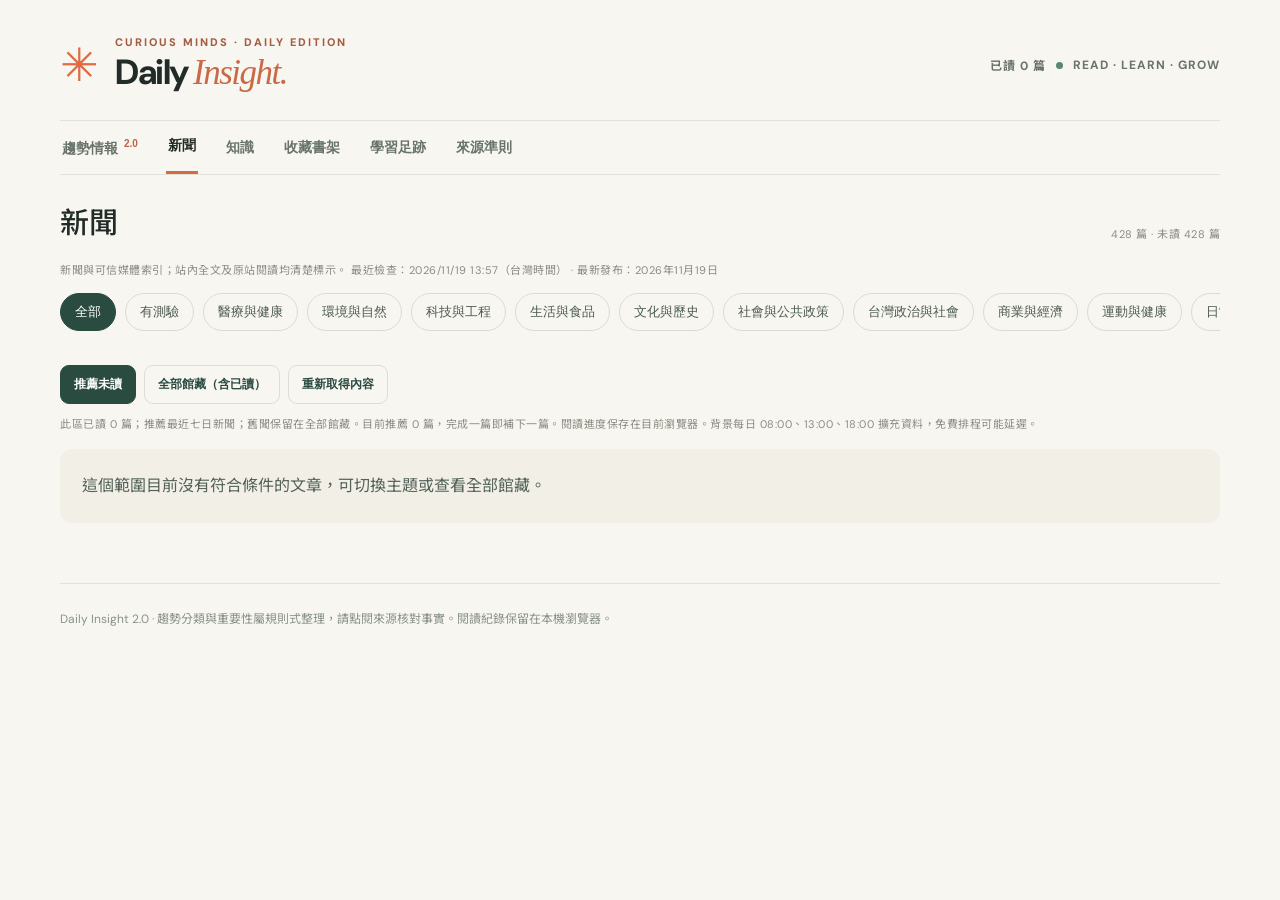
==== index.html @ b8174063 "Build Daily Insight 2.0 four-stage trend intelligence center" ====
<!doctype html><html lang="zh-Hant"><head><meta charset="utf-8"><meta name="viewport" content="width=device-width,initial-scale=1"><meta name="theme-color" content="#f8f5ee"><meta name="description" content="Daily Insight 每日新知與六大領域智慧趨勢情報中心"><link rel="apple-touch-icon" href="./icon-192.png"><link rel="manifest" href="./manifest.webmanifest"><link rel="icon" href="./icon.svg" type="image/svg+xml"><link rel="stylesheet" href="./style.css?v=trends2"><title>Daily Insight · 每日新知與趨勢情報</title></head><body><div class="shell"><header class="mast"><div class="brand"><span class="brandmark">✳</span><div><div class="eyebrow">CURIOUS MINDS · DAILY EDITION</div><h1>Daily <em>Insight.</em></h1></div></div><div class="header-right"><span id="streak">我的閱讀日誌</span><span class="live-dot"></span> READ · LEARN · GROW</div></header><div class="site-toolbar"><nav aria-label="主選單"><button class="tab" data-page="trends">趨勢情報 <span class="nav-new">2.0</span></button><button class="tab active" data-page="news">新聞</button><button class="tab" data-page="knowledge">知識</button><button class="tab" data-page="saved">收藏書架</button><button class="tab" data-page="stats">學習足跡</button><button class="tab" data-page="about">來源準則</button></nav><div id="explore-toolbar"></div></div><main id="main"><p>正在讀取文章資料…</p></main><footer>Daily Insight 2.0 · 趨勢分類與重要性屬規則式整理，請點閱來源核對事實。閱讀紀錄保留在本機瀏覽器。</footer></div><script src="./trends.js?v=trends2" defer></script><script src="./app.js?v=trends2" defer></script></body></html>
---- style.css ----
@import url('https://fonts.googleapis.com/css2?family=DM+Sans:wght@400;500;600;700&family=Noto+Sans+TC:wght@400;500;600;700;800&display=swap');:root{font-family:'DM Sans','Noto Sans TC',sans-serif;color:#212b27;background:#f8f6f0}*{box-sizing:border-box}body{margin:0}.shell{max-width:1220px;margin:auto;padding:0 30px}.mast{padding:35px 0 25px;display:flex;align-items:center;justify-content:space-between;gap:15px}.brand{display:flex;align-items:center;gap:16px}.brandmark{font-size:46px;color:#de6b43}.eyebrow,.kicker{font-size:11px;font-weight:800;letter-spacing:2px;color:#a45c42}h1{font-size:35px;margin:0;letter-spacing:-1.5px}h1 em{font-family:Georgia,serif;color:#c96945;font-weight:400}.header-right{font-size:12px;font-weight:700;letter-spacing:1px;color:#68736b;display:flex;align-items:center;gap:10px}.live-dot{width:7px;height:7px;background:#598774;border-radius:50%}nav{display:flex;gap:26px;border-top:1px solid #e2e1d9;border-bottom:1px solid #e2e1d9;overflow-x:auto}.tab{border:0;background:none;color:#67736b;padding:16px 2px;white-space:nowrap;font-size:14px;cursor:pointer;font-weight:700}.tab.active{color:#222b26;border-bottom:3px solid #d56b46}.hero{padding:48px 0 35px;display:grid;grid-template-columns:1.3fr .7fr;gap:40px;align-items:center}.hero h2{font-family:Georgia,'Noto Sans TC',serif;font-size:clamp(38px,5vw,64px);font-weight:500;line-height:1.18;letter-spacing:-2px;margin:15px 0}.hero p{color:#65736b;line-height:1.9;max-width:600px}.hero-art{border-radius:140px 140px 18px 18px;background:radial-gradient(circle at 72% 22%,#f5d9a4 0 11%,transparent 12%),linear-gradient(140deg,#b8d0bd,#4e796c 65%,#254b48);height:280px;position:relative;overflow:hidden}.hero-art:before{content:'✳';position:absolute;top:45px;left:20%;font-size:155px;color:#f4ead1;opacity:.9}.hero-art:after{content:'LEARN SOMETHING NEW';position:absolute;bottom:18px;right:20px;color:white;font-size:11px;letter-spacing:3px}.statsline{display:flex;gap:20px;flex-wrap:wrap;color:#78837a;font-size:12px}.sectionhead{display:flex;align-items:end;justify-content:space-between;margin:24px 0 20px;gap:15px}.sectionhead h2,.sectiontitle{font-family:Georgia,'Noto Sans TC',serif;font-size:29px;font-weight:500;margin:0}.filters{display:flex;gap:9px;overflow:auto;padding:0 0 18px}.filter,.mode{background:transparent;border:1px solid #d9dcd4;border-radius:40px;padding:9px 14px;color:#4c5a52;white-space:nowrap;cursor:pointer}.filter.selected,.mode.active{background:#294b40;color:white;border-color:#294b40}.grid{display:grid;grid-template-columns:repeat(3,minmax(0,1fr));gap:19px}.card{border:1px solid #e5e3db;background:#fffdf8;border-radius:14px;overflow:hidden;display:flex;flex-direction:column;min-height:320px}.card-art{height:116px;background:#b6c8bb;position:relative;overflow:hidden}.card-art:after{content:'✦';position:absolute;right:22px;top:-30px;font-size:130px;color:#fff9e8;opacity:.6}.card:nth-child(3n+2) .card-art{background:#e2c6ae}.card:nth-child(3n+3) .card-art{background:#b2c5d1}.card-body{padding:22px;display:flex;flex-direction:column;flex:1}.meta{font-size:11px;color:#8a8d83;letter-spacing:.5px}.card h3{font-size:20px;line-height:1.5;margin:13px 0;letter-spacing:-.3px}.card p{font-size:13px;color:#65736b;line-height:1.8;flex:1}.actions{display:flex;gap:8px;flex-wrap:wrap;margin-top:16px}.btn{border:1px solid #d9dfd8;background:transparent;padding:10px 13px;border-radius:9px;color:#294b40;cursor:pointer;font-size:12px;font-weight:700;text-decoration:none}.btn.primary{background:#294b40;color:white;border-color:#294b40}.notice,.empty{padding:22px;background:#f1efe6;border-radius:12px;color:#536159;line-height:1.9;margin:18px 0}.reader{max-width:830px;margin:35px auto 70px}.back{border:0;background:none;color:#8c604e;cursor:pointer;padding:10px 0}.reader h2{font-family:Georgia,'Noto Sans TC',serif;font-size:clamp(29px,4vw,46px);line-height:1.45;font-weight:500;margin:15px 0}.reader-intro{font-size:15px;color:#68746b;line-height:1.8}.reader-panel{background:#fffdf8;border:1px solid #e4e2da;padding:28px;border-radius:15px;margin:25px 0}.reader-panel h3{margin-top:0}.reader-text{font-size:18px;line-height:2;white-space:pre-wrap}.compare{display:grid;grid-template-columns:1fr 1fr;gap:18px}.compare>div{background:#f4f3ec;border-radius:12px;padding:20px}.compare label{font-size:12px;font-weight:700;color:#ae6346}.reader-note{font-size:12px;color:#78847b;line-height:1.8}.stat{font-size:48px;color:#c56c4e}footer{border-top:1px solid #e2e1d9;margin-top:60px;padding:25px 0 45px;font-size:12px;color:#88928a}@media(max-width:800px){.shell{padding:0 18px}.mast{padding:24px 0}.header-right{display:none}.hero{grid-template-columns:1fr;padding:35px 0 20px;gap:20px}.hero-art{height:160px;border-radius:15px}.hero-art:before{top:-20px;font-size:150px}.grid{grid-template-columns:1fr 1fr}.compare{grid-template-columns:1fr}}@media(max-width:560px){.grid{grid-template-columns:1fr}.card{min-height:0}.card-art{height:90px}.reader-panel{padding:18px}h1{font-size:29px}}
/* V1.4: evidence-first bilingual reader */
.evidence-list{display:grid;gap:16px;margin:24px 0}.evidence-row{border:1px solid #ded9d1;border-radius:14px;padding:22px;background:#fff}.evidence-row.compare{display:grid;grid-template-columns:1fr 1fr;gap:24px}.evidence-row.compare>div+div{border-left:1px solid #e4dfd6;padding-left:24px}.translation-missing{color:#8a6250;font-style:italic}.evidence-row .reader-text{white-space:pre-wrap;overflow-wrap:anywhere;line-height:1.9}@media(max-width:700px){.evidence-row.compare{grid-template-columns:1fr}.evidence-row.compare>div+div{border-left:0;border-top:1px solid #e4dfd6;padding-left:0;padding-top:18px}}

/* V1.7 article photography and knowledge challenges */
.card-art.has-photo:after{display:none}.card-art{height:160px}.reader-cover{height:300px;border-radius:16px;background:linear-gradient(120deg,#b6c8bb,#d8b99d);margin:20px 0;overflow:hidden}.quiz-panel{background:#fffdf8;border:1px solid #e2ded4;border-radius:16px;padding:24px;margin:30px 0}.quiz-panel h3{font-size:24px}.quiz-question{border:0;border-top:1px solid #e4e1d9;padding:18px 0;margin:0}.quiz-question legend{font-weight:700;line-height:1.7;padding-top:12px}.quiz-choice{display:block;border:1px solid #dddcd5;border-radius:9px;padding:12px;margin:9px 0;cursor:pointer;line-height:1.6}.quiz-choice:has(input:checked){border-color:#294b40;background:#eff5ef}.quiz-feedback{background:#edf4e9;padding:18px;border-radius:12px;line-height:1.8;margin-top:18px}.badge-grid{display:grid;grid-template-columns:repeat(3,minmax(0,1fr));gap:12px;margin:22px 0}.badge-card{background:#fffdf8;border:1px solid #e2ded4;padding:20px;border-radius:12px;display:flex;flex-direction:column;gap:8px}.badge-card strong{font-size:17px}.badge-card small{color:#69756c}.badge-card.locked{opacity:.5}@media(max-width:600px){.badge-grid{grid-template-columns:repeat(2,minmax(0,1fr))}.reader-cover{height:190px}}

.site-toolbar {
 position: sticky;
 top: 0;
 z-index: 10;
 background: #f8f6f0;
 padding-top: env(safe-area-inset-top, 0px);
}
.site-toolbar #explore-toolbar>p.meta{margin:0 0 16px}
#explore-toolbar .explore-topics{flex-wrap:nowrap}
#explore-toolbar .filter{flex:none}
@media(max-width:600px){nav{flex-wrap:wrap;gap:0 16px}.tab{padding:12px 2px}}

.article-prose{margin:24px 0}
.article-prose>.reader-text{margin:0 0 1em}

@media(max-width:800px){
 .site-toolbar nav{flex-wrap:nowrap;gap:0 16px}
 .site-toolbar nav .tab{flex:none;padding:12px 2px}
 #explore-toolbar .sectionhead{margin:12px 0 4px}
 #explore-toolbar .sectionhead h2{font-size:23px}
 .site-toolbar #explore-toolbar>p.meta{margin:0 0 8px}
 #explore-toolbar .explore-topics{padding-bottom:8px}
}

/* Let each image set the frame height so the entire composition is visible. */
.article-visual .card-art,.article-visual .reader-cover{height:auto;background:none}
.article-visual .card-art:after{display:none}
.article-visual .reader-cover{margin:16px auto 8px;max-width:720px}
.topic-art[hidden]{display:none}
.topic-art{color:var(--art-ink)}
.illustration-frame{background:var(--art-bg)}
.illustration-frame.has-generated svg{display:none}
.illustration-frame svg,.illustration-frame img,.official-photo,.official-photo img{display:block;width:100%;height:auto}
.official-photo:focus-visible{outline:3px solid #286452;outline-offset:-4px}
.visual-label{display:block;padding:3px 8px;background:#f8f6f0;color:#536159;text-align:right;font-size:11px;line-height:1.4}
.photo-credit{max-width:720px;margin:0 auto 12px}

#explore-toolbar:has(.reader-back){max-width:830px;margin-inline:auto}
.reader-back{display:block;min-height:44px;padding:8px 10px;margin-left:-10px;font-size:15px;font-weight:700}
.reader{margin-top:20px}

.reader-aside-inner {
 border: 1px solid #e2e1d9;
 border-radius: 12px;
 background: #f4f2ea;
 padding: 18px;
}
.reader-aside-inner > h2, .reader-panel-header h2 {
 font-size: 16px;
 margin: 0 0 12px;
}
.reader-float-button { display: none; }
.reader-related { list-style: none; margin: 0; padding: 0; }
.reader-related li + li, .reader-context-rows > div + div {
 border-top: 1px solid #e2e1d9;
 padding-top: 12px;
 margin-top: 12px;
}
.reader-related-link {
 font: inherit;
 font-size: 14px;
 font-weight: 700;
 color: #294b40;
 line-height: 1.5;
}
button.reader-related-link {
 text-align: left;
 border: 0;
 background: none;
 padding: 0;
 cursor: pointer;
 text-decoration: underline;
 text-underline-offset: 3px;
}
.reader-context-meta {
 display: block;
 margin-top: 4px;
 font-size: 12px;
 color: #56635a;
}
.reader-context-meta a { color: #294b40; }
.reader-related p, .reader-context-rows dd, .reader-diagram {
 margin: 6px 0 0;
 font-size: 13px;
 line-height: 1.65;
 overflow-wrap: anywhere;
}
.reader-context-rows { margin: 0; }
.reader-context-rows dt { font-size: 14px; font-weight: 700; }

.reader-diagram { max-width: 520px; }
.diagram-question { font-weight: 700; margin: 0 0 10px; }
.diagram-options { list-style: none; padding: 0; margin: 0 0 12px; display: grid; gap: 6px; }
.diagram-options li {
 display: grid;
 grid-template-columns: minmax(2.5em, auto) 1fr;
 gap: 1px 8px;
 padding: 5px 8px;
 border: 1px solid #dedfd5;
 border-radius: 6px;
 background: #fffdf8;
}
.diagram-options small { grid-column: 2; color: #324c41; }
.diagram-options .diagram-forgone { border-color: #658070; background: #e4eee5; }
.reader-diagram figcaption { font-weight: 700; }
.diagram-check { margin-top: 10px; }
.diagram-check summary { cursor: pointer; color: #294b40; }
.diagram-check p { margin: 6px 0; }
.diagram-expand {
 font: inherit;
 text-decoration: underline;
 padding: 6px 0;
 background: none;
 color: #294b40;
 border: 0;
 cursor: pointer;
}
.reader-diagram-dialog {
 width: min(520px, calc(100% - 36px));
 max-height: 85vh;
 padding: 22px;
 background: #fffdf8;
 color: #212b27;
 border: 1px solid #d9dfd8;
 border-radius: 14px;
}
.reader-diagram-dialog::backdrop { background: #182b226b; }
.reader-diagram-dialog form { float: right; }
.reader-diagram-dialog .reader-diagram { font-size: 16px; }
.has-reader-asides > .reader { margin-bottom: 24px; }

.reader-panel-diagram + .reader-glossary {
 border-top: 1px solid #e2e1d9;
 margin-top: 18px;
 padding-top: 18px;
}
.reader-panel-diagram h3 { font-size: 15px; margin: 0 0 8px; }
.glossary-filter {
 display: grid;
 gap: 6px;
 margin-bottom: 15px;
 font-size: 13px;
 font-weight: 600;
}
.glossary-filter input {
 width: 100%;
 min-height: 40px;
 padding: 7px 10px;
 font: inherit;
 font-size: 16px;
 background: #fffdf8;
 color: #212b27;
 border: 1px solid #bdc8bf;
 border-radius: 8px;
}
.reader-glossary dt small { color: #54645b; font-weight: 400; }
.reader-panel-dialog {
 position: fixed;
 inset: auto 0 0;
 width: min(620px, 100%);
 max-width: 100%;
 max-height: 82vh;
 max-height: 82dvh;
 margin: 0 auto;
 padding: 0;
 border: 1px solid #d9dfd8;
 border-radius: 18px 18px 0 0;
 background: #fffdf8;
 color: #212b27;
}
.reader-panel-dialog[open] { display: flex; flex-direction: column; }
.reader-panel-dialog::backdrop { background: #182b227d; }
.reader-panel-header {
 display: flex;
 align-items: center;
 justify-content: space-between;
 gap: 12px;
 padding: 10px 18px;
 border-bottom: 1px solid #e2e1d9;
 background: #f4f2ea;
}
.reader-panel-header h2 { margin: 0; }
.reader-panel-header button { min-height: 44px; }
.reader-panel-body {
 overflow: auto;
 overscroll-behavior: contain;
 padding: 16px 18px calc(22px + env(safe-area-inset-bottom, 0px));
}
.reader-panel-body .reader-context-rows dd,
.reader-panel-body .reader-related p { font-size: 15px; }
body:has(.reader-panel-dialog[open], .reader-diagram-dialog[open]) { overflow: hidden; }

@media (max-width: 1199px) {
 .reader-aside-inner { display: none; }
 .reader-layout.has-reader-asides { padding-bottom: calc(72px + env(safe-area-inset-bottom, 0px)); }
 .reader-float-button {
  display: inline-flex;
  position: fixed;
  bottom: calc(12px + env(safe-area-inset-bottom, 0px));
  z-index: 12;
  align-items: center;
  min-height: 44px;
  padding: 8px 14px;
  border: 1px solid #628778;
  border-radius: 24px;
  background: #294b40;
  color: #fff;
  font: inherit;
  font-size: 14px;
  font-weight: 700;
  box-shadow: 0 2px 8px #202b2633;
  cursor: pointer;
 }
 .reader-aside-left .reader-float-button { left: max(12px, env(safe-area-inset-left, 0px)); }
 .reader-aside-right .reader-float-button { right: max(12px, env(safe-area-inset-right, 0px)); }
}

@media (min-width: 1200px) {
 .shell:has(.reader-layout.has-reader-asides) {
  max-width: 1920px;
  padding-inline: clamp(28px, 2.6vw, 56px);
 }
 .reader-layout.has-reader-asides {
  display: grid;
  grid-template-columns: minmax(0, 890px);
  grid-template-areas: "article";
  align-items: start;
  justify-content: center;
  gap: clamp(18px, 1.45vw, 28px);
 }
 .reader-layout.has-reader-asides:has(.reader-aside-left) {
  grid-template-columns: minmax(215px, 380px) minmax(0, 890px);
  grid-template-areas: "related article";
 }
 .reader-layout.has-reader-asides:has(.reader-aside-right) {
  grid-template-columns: minmax(0, 890px) minmax(215px, 380px);
  grid-template-areas: "article context";
 }
 .reader-layout.has-reader-asides:has(.reader-aside-left):has(.reader-aside-right) {
  grid-template-columns: minmax(215px, 1fr) minmax(0, 890px) minmax(215px, 1fr);
  grid-template-areas: "related article context";
 }
 .reader-layout.has-reader-asides > .reader {
  grid-area: article;
  min-width: 0;
  max-width: 890px;
  width: 100%;
 }
 .reader-aside { width: 100%; min-width: 0; margin: 20px 0 0; }
 .reader-aside-left { grid-area: related; }
 .reader-aside-right { grid-area: context; }
 .reader-aside-inner .reader-context-rows dd,
 .reader-aside-inner .reader-related p { font-size: 14px; }
}
@media (min-width: 1200px) and (min-height: 700px) {
 .reader-aside {
  position: sticky;
  top: calc(114px + env(safe-area-inset-top, 0px));
  max-height: calc(100dvh - 130px - env(safe-area-inset-top, 0px));
  overflow: auto;
  scrollbar-width: thin;
 }
}

/* Daily Insight 2.0: trend intelligence, preserving the original editorial palette. */
.nav-new{font-size:10px;font-weight:800;color:#be6347;vertical-align:super;margin-left:2px}
.trend-hero{margin:25px 0 24px;padding:36px 38px;border-radius:18px;background:linear-gradient(115deg,#24483d 5%,#426e61 67%,#7c9e8a);color:#fffdf4;display:flex;justify-content:space-between;align-items:center;gap:28px}
.trend-eyebrow{font-size:11px!important;font-weight:800;letter-spacing:1.6px;color:#e7cba5!important}
.trend-hero h2{font-family:Georgia,'Noto Sans TC',serif;font-size:clamp(27px,3.7vw,45px);font-weight:500;line-height:1.3;margin:10px 0 13px}
.trend-hero p{font-size:15px;line-height:1.8;margin:0;color:#e5eee8;max-width:600px}
.trend-hero-star{color:#e9b886;font-family:'DM Sans',sans-serif}
.trend-hero-meta{min-width:180px;border-left:1px solid #9eb8a9;padding-left:22px;display:flex;flex-direction:column;gap:8px}
.trend-hero-meta span,.trend-hero-meta small{color:#e3ebe1;font-size:12px}
.trend-hero-meta strong{font-size:18px}
.trend-tabs{display:flex;gap:7px;overflow-x:auto;border-bottom:1px solid #dcded6;padding-bottom:12px;scrollbar-width:thin}
.trend-tab{border:0;border-radius:10px;padding:12px 18px;background:transparent;white-space:nowrap;color:#68756b;font-size:15px;font-family:inherit;font-weight:700;cursor:pointer;min-height:44px}
.trend-tab.active{background:#e7efe7;color:#254c3e}
.trend-dot{display:inline-block;min-width:20px;padding:2px 5px;margin-left:6px;border-radius:12px;background:#b65a43;color:white;font-size:11px}
.trend-overview,.trend-watch,.trend-reports,.trend-network{padding:18px 0 20px}
.trend-section-title{margin:27px 0 17px;display:flex;justify-content:space-between;align-items:end;gap:12px}
.trend-section-title h3{margin:0;font:500 27px Georgia,'Noto Sans TC',serif;color:#26372f}
.trend-section-title span{color:#778479;font-size:13px}
.trend-topic-grid{display:grid;grid-template-columns:repeat(3,minmax(0,1fr));gap:12px}
.trend-topic-card{display:grid;grid-template-columns:52px 1fr;grid-template-rows:1fr 1fr;align-items:center;column-gap:12px;text-align:left;padding:17px;background:#fffdf8;border:1px solid #e5e5de;border-radius:13px;color:#25362e;min-height:105px;cursor:pointer}
.trend-topic-card:hover,.trend-event-card:hover{border-color:#b9c8bb}
.trend-topic-symbol{grid-row:1/3;width:48px;height:48px;border-radius:13px;display:flex;align-items:center;justify-content:center;font-size:28px}
.trend-topic-card>span:nth-child(2){font-size:15px;font-weight:700}
.trend-topic-card strong{color:#58776a;font-size:16px}.trend-topic-card small{font-weight:400;font-size:12px;color:#8c978d}
.trend-topic-filters{display:flex;gap:8px;overflow-x:auto;padding:2px 0 15px;scrollbar-width:thin}
.trend-chip{white-space:nowrap;border:1px solid #d5dcd5;background:#fffdf9;border-radius:99px;padding:9px 15px;min-height:43px;color:#405b4c;font-size:14px;cursor:pointer}
.trend-chip.active{background:#315a4c;color:#fff;border-color:#315a4c}.trend-chip.active span{color:#fff!important}
.trend-event-list{display:grid;grid-template-columns:repeat(2,minmax(0,1fr));gap:14px}
.trend-event-card{display:flex;flex-direction:column;background:#fffdf9;border:1px solid #e1e4da;border-radius:14px;padding:23px;min-width:0}
.trend-event-top,.trend-event-bottom{display:flex;justify-content:space-between;align-items:center;gap:12px}
.trend-topic-label{font-size:13px;font-weight:800;color:#487263}
.trend-impact{font-size:12px;color:#66786c;border-radius:99px;background:#edf0e8;padding:5px 10px;white-space:nowrap}.trend-impact.mid{background:#f7ebd5;color:#9e6e30}.trend-impact.high{background:#f8e0dc;color:#a94b3d}
.trend-event-card h3{font-size:19px;line-height:1.6;margin:15px 0 9px;overflow-wrap:anywhere}
.trend-event-card h3 button{background:none;border:0;color:#263c30;font:inherit;text-align:left;padding:0;cursor:pointer}
.trend-event-card h3 button:hover{text-decoration:underline;text-underline-offset:4px}
.trend-event-card p{color:#637267;font-size:14px;line-height:1.8;margin:0 0 16px;flex:1}
.trend-event-bottom{border-top:1px solid #ecece4;padding-top:13px;color:#7b897d;font-size:12px;flex-wrap:wrap}
.trend-event-bottom>div,.trend-inline-actions{display:flex;gap:12px;align-items:center;flex-wrap:wrap}
.trend-text-btn{background:none;border:0;color:#3d725d;font-size:13px;font-weight:700;cursor:pointer;padding:4px;min-height:30px}
.trend-text-btn:hover{text-decoration:underline}.trend-unread{display:inline-block;color:#aa5544;margin-left:6px}
.trend-event-card.compact{padding:18px}.trend-event-card.compact h3{font-size:16px}
.trend-footnote,.trend-muted{line-height:1.8;color:#718076;font-size:13px}.trend-footnote{margin:22px 0}.trend-muted{margin:8px 0 20px}
.trend-detail{padding:22px 0}.trend-back{border:0;background:none;color:#875e4b;cursor:pointer;font-weight:700;font-size:15px;min-height:44px}
.trend-detail-heading{background:#eef2ea;border-radius:16px;padding:28px;margin:14px 0 21px}.trend-detail-heading h3{font:500 clamp(24px,3vw,35px)/1.6 Georgia,'Noto Sans TC',serif;margin:15px 0}.trend-detail-meta{font-size:13px;color:#708078;margin-bottom:17px}
.trend-detail-grid{display:grid;grid-template-columns:repeat(2,minmax(0,1fr));gap:16px}.trend-detail-panel{background:#fffdf8;border:1px solid #e1e3dc;border-radius:13px;padding:24px;margin-bottom:16px;min-width:0}
.trend-detail-panel h4{font-size:19px;color:#284d40;margin:0 0 15px}.trend-detail-panel h4:not(:first-child){margin-top:24px}.trend-detail-panel p{font-size:14px;color:#637267;line-height:1.85}
.trend-evidence,.trend-related,.trend-small-list{padding-left:19px;line-height:1.65}.trend-evidence li{margin:16px 0}.trend-evidence strong{font-size:14px;display:block;overflow-wrap:anywhere}.trend-evidence small,.trend-related small{display:block;color:#778579;font-size:12px;margin:5px 0}
.trend-source-link{font-size:12px;line-height:1.7;color:#3f715b;overflow-wrap:anywhere}
.trend-timeline{border-left:2px solid #afc7b5;list-style:none;margin:13px 0 0 5px;padding-left:21px}.trend-timeline li{position:relative;margin:0 0 21px;line-height:1.6;font-size:14px}.trend-timeline li:before{content:'';position:absolute;left:-28px;top:6px;width:10px;height:10px;border-radius:50%;background:#578273}.trend-timeline time{display:block;color:#a36049;font-size:12px;font-weight:800}.trend-timeline small{display:block;color:#829086}
.trend-caution{background:#f8f1e7;border-radius:9px;padding:13px;color:#8f6752!important;font-size:13px;line-height:1.8}
.trend-related button{background:none;border:none;padding:0;cursor:pointer;color:#3e715a;font-size:15px;text-align:left;text-decoration:underline;text-underline-offset:3px}
.trend-preference-grid{display:grid;grid-template-columns:repeat(2,minmax(0,1fr));gap:12px}.trend-preference-grid label{font-size:15px;line-height:1.5;cursor:pointer}.trend-preference-grid input{accent-color:#315d4b;width:17px;height:17px;vertical-align:middle}
.trend-summary-cards{display:grid;grid-template-columns:repeat(3,minmax(0,1fr));gap:12px;margin:20px 0}.trend-summary-cards>div{display:flex;flex-direction:column;gap:6px;background:#eef2eb;border-radius:13px;padding:20px;min-height:112px}.trend-summary-cards strong{font-size:clamp(20px,2.3vw,29px);color:#315e4d;overflow-wrap:anywhere}.trend-summary-cards span{font-size:13px;color:#6c8173}
.trend-report-controls{display:flex;justify-content:space-between;gap:12px;flex-wrap:wrap;align-items:center;margin:15px 0}.trend-report-controls>div{display:flex;gap:8px}
.trend-bars{display:grid;gap:16px;margin-top:23px}.trend-bar-row{display:grid;grid-template-columns:150px 1fr 36px;gap:12px;align-items:center;color:#485c4f;font-size:13px}.trend-bar-row strong{text-align:right;color:#325a4d}.trend-bar-rail{height:12px;background:#f0f0e7;border-radius:99px;overflow:hidden}.trend-bar-rail i{display:block;height:100%;border-radius:99px;min-width:2px}
.trend-network-topics{display:grid;grid-template-columns:repeat(3,minmax(0,1fr));gap:12px;margin:24px 0}.trend-network-node{background:#fffdf8;border:1px solid var(--node);color:var(--node);border-radius:13px;padding:22px 10px;font-size:16px;font-weight:700;cursor:pointer;min-height:74px}
.trend-links{list-style:none;padding:0}.trend-links li{display:flex;align-items:center;gap:10px;border-bottom:1px solid #ebece4;padding:12px 0;font-size:14px}.trend-links li span:first-child{min-width:105px}.trend-links li span:nth-child(3){min-width:100px}.trend-links strong{color:#517563;font-size:12px;white-space:nowrap}.trend-link-line{flex:1;height:2px;background:#aac6b2}
.trend-announcement{position:fixed;bottom:20px;left:50%;transform:translateX(-50%);background:#285644;color:white;padding:10px 18px;border-radius:9px;z-index:35}
@media(max-width:850px){.trend-hero{padding:24px;align-items:start}.trend-topic-grid{grid-template-columns:repeat(2,minmax(0,1fr))}.trend-detail-grid{grid-template-columns:1fr}}
@media(max-width:600px){.trend-hero{display:block;padding:22px;margin:13px 0 15px}.trend-hero-meta{border:0;border-top:1px solid #91ae9b;padding:12px 0 0;margin-top:18px;gap:4px}.trend-hero-meta strong{font-size:15px}.trend-tabs{gap:4px}.trend-tab{font-size:14px;padding:11px 13px}.trend-section-title{align-items:start;flex-direction:column;gap:5px}.trend-section-title h3{font-size:23px}.trend-topic-grid,.trend-event-list,.trend-network-topics{grid-template-columns:1fr}.trend-topic-card{min-height:82px;padding:11px}.trend-event-card{padding:19px}.trend-detail-heading{padding:18px}.trend-detail-panel{padding:18px}.trend-summary-cards{grid-template-columns:repeat(2,minmax(0,1fr))}.trend-summary-cards>div:last-child{grid-column:1/-1}.trend-preference-grid{grid-template-columns:1fr}.trend-bar-row{grid-template-columns:105px 1fr 30px;gap:7px;font-size:12px}.trend-links li{flex-wrap:wrap}.trend-links li span:first-child,.trend-links li span:nth-child(3){min-width:0}.trend-network-node{min-height:65px}}
@media(prefers-reduced-motion:reduce){.trend-event-card,.trend-topic-card{transition:none}}
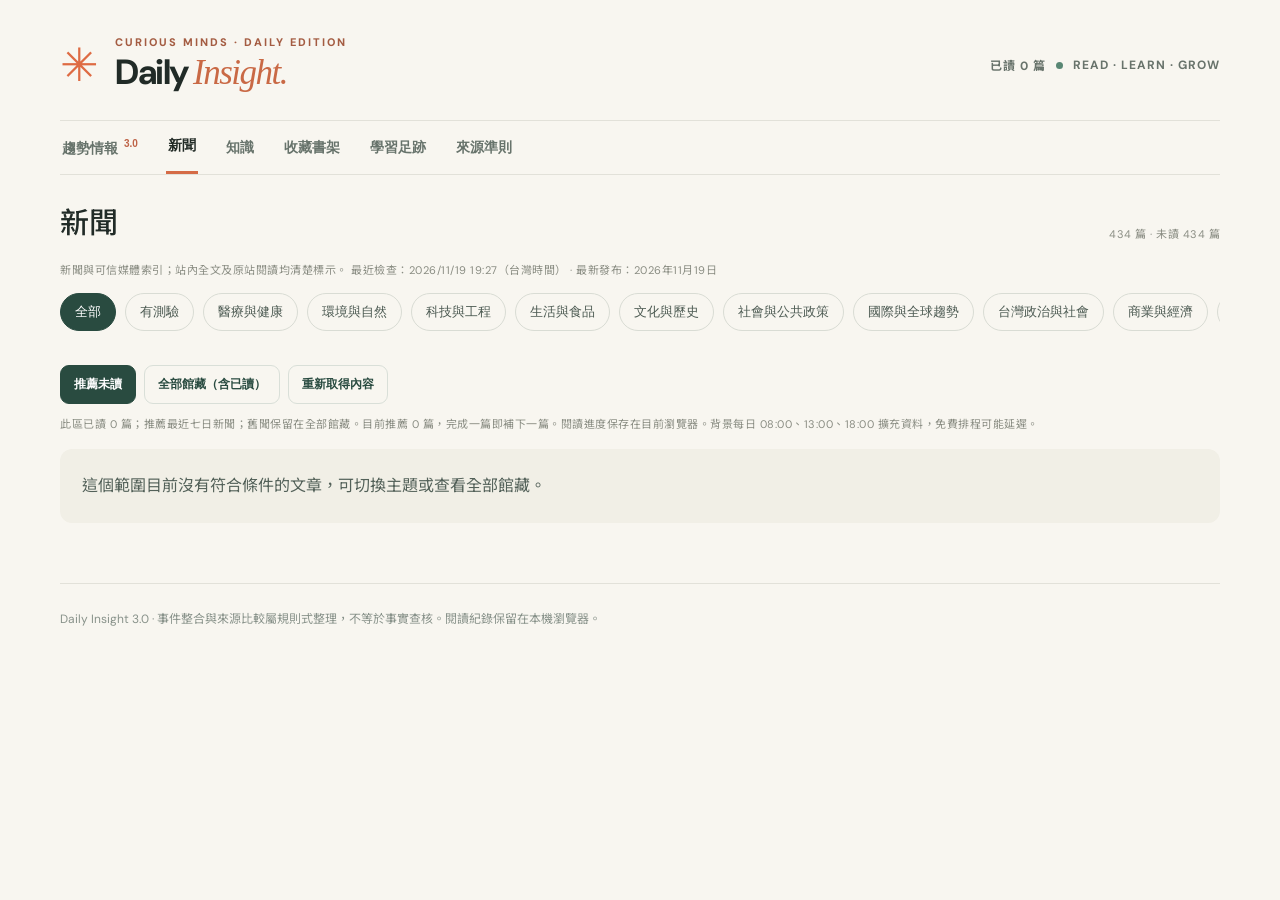
==== commit 80692fe2: "Build Daily Insight 3.0 stage-five source comparison preview" ====
--- a/index.html
+++ b/index.html
@@ -1 +1 @@
-<!doctype html><html lang="zh-Hant"><head><meta charset="utf-8"><meta name="viewport" content="width=device-width,initial-scale=1"><meta name="theme-color" content="#f8f5ee"><meta name="description" content="Daily Insight 每日新知與六大領域智慧趨勢情報中心"><link rel="apple-touch-icon" href="./icon-192.png"><link rel="manifest" href="./manifest.webmanifest"><link rel="icon" href="./icon.svg" type="image/svg+xml"><link rel="stylesheet" href="./style.css?v=trends2"><title>Daily Insight · 每日新知與趨勢情報</title></head><body><div class="shell"><header class="mast"><div class="brand"><span class="brandmark">✳</span><div><div class="eyebrow">CURIOUS MINDS · DAILY EDITION</div><h1>Daily <em>Insight.</em></h1></div></div><div class="header-right"><span id="streak">我的閱讀日誌</span><span class="live-dot"></span> READ · LEARN · GROW</div></header><div class="site-toolbar"><nav aria-label="主選單"><button class="tab" data-page="trends">趨勢情報 <span class="nav-new">2.0</span></button><button class="tab active" data-page="news">新聞</button><button class="tab" data-page="knowledge">知識</button><button class="tab" data-page="saved">收藏書架</button><button class="tab" data-page="stats">學習足跡</button><button class="tab" data-page="about">來源準則</button></nav><div id="explore-toolbar"></div></div><main id="main"><p>正在讀取文章資料…</p></main><footer>Daily Insight 2.0 · 趨勢分類與重要性屬規則式整理，請點閱來源核對事實。閱讀紀錄保留在本機瀏覽器。</footer></div><script src="./trends.js?v=trends2" defer></script><script src="./app.js?v=trends2" defer></script></body></html>
+<!doctype html><html lang="zh-Hant"><head><meta charset="utf-8"><meta name="viewport" content="width=device-width,initial-scale=1"><meta name="theme-color" content="#f8f5ee"><meta name="description" content="Daily Insight 每日新知與六大領域智慧趨勢情報中心"><link rel="apple-touch-icon" href="./icon-192.png"><link rel="manifest" href="./manifest.webmanifest"><link rel="icon" href="./icon.svg" type="image/svg+xml"><link rel="stylesheet" href="./style.css?v=trends3-stage5"><title>Daily Insight · 每日新知與趨勢情報</title></head><body><div class="shell"><header class="mast"><div class="brand"><span class="brandmark">✳</span><div><div class="eyebrow">CURIOUS MINDS · DAILY EDITION</div><h1>Daily <em>Insight.</em></h1></div></div><div class="header-right"><span id="streak">我的閱讀日誌</span><span class="live-dot"></span> READ · LEARN · GROW</div></header><div class="site-toolbar"><nav aria-label="主選單"><button class="tab" data-page="trends">趨勢情報 <span class="nav-new">3.0</span></button><button class="tab active" data-page="news">新聞</button><button class="tab" data-page="knowledge">知識</button><button class="tab" data-page="saved">收藏書架</button><button class="tab" data-page="stats">學習足跡</button><button class="tab" data-page="about">來源準則</button></nav><div id="explore-toolbar"></div></div><main id="main"><p>正在讀取文章資料…</p></main><footer>Daily Insight 3.0 · 事件整合與來源比較屬規則式整理，不等於事實查核。閱讀紀錄保留在本機瀏覽器。</footer></div><script src="./trends.js?v=trends3-stage5" defer></script><script src="./app.js?v=trends3-stage5" defer></script></body></html>
--- a/style.css
+++ b/style.css
@@ -279,7 +279,7 @@
 .trend-hero-meta{min-width:180px;border-left:1px solid #9eb8a9;padding-left:22px;display:flex;flex-direction:column;gap:8px}
 .trend-hero-meta span,.trend-hero-meta small{color:#e3ebe1;font-size:12px}
 .trend-hero-meta strong{font-size:18px}
-.trend-tabs{display:flex;gap:7px;overflow-x:auto;border-bottom:1px solid #dcded6;padding-bottom:12px;scrollbar-width:thin}
+.trend-tabs{position:sticky;top:env(safe-area-inset-top,0px);z-index:20;display:flex;gap:7px;overflow-x:auto;border-bottom:1px solid #dcded6;padding:8px 0 12px;scrollbar-width:thin;background:#f8f6f0;box-shadow:0 8px 14px -14px #24483d;overscroll-behavior-x:contain}
 .trend-tab{border:0;border-radius:10px;padding:12px 18px;background:transparent;white-space:nowrap;color:#68756b;font-size:15px;font-family:inherit;font-weight:700;cursor:pointer;min-height:44px}
 .trend-tab.active{background:#e7efe7;color:#254c3e}
 .trend-dot{display:inline-block;min-width:20px;padding:2px 5px;margin-left:6px;border-radius:12px;background:#b65a43;color:white;font-size:11px}
@@ -330,3 +330,32 @@
 @media(max-width:850px){.trend-hero{padding:24px;align-items:start}.trend-topic-grid{grid-template-columns:repeat(2,minmax(0,1fr))}.trend-detail-grid{grid-template-columns:1fr}}
 @media(max-width:600px){.trend-hero{display:block;padding:22px;margin:13px 0 15px}.trend-hero-meta{border:0;border-top:1px solid #91ae9b;padding:12px 0 0;margin-top:18px;gap:4px}.trend-hero-meta strong{font-size:15px}.trend-tabs{gap:4px}.trend-tab{font-size:14px;padding:11px 13px}.trend-section-title{align-items:start;flex-direction:column;gap:5px}.trend-section-title h3{font-size:23px}.trend-topic-grid,.trend-event-list,.trend-network-topics{grid-template-columns:1fr}.trend-topic-card{min-height:82px;padding:11px}.trend-event-card{padding:19px}.trend-detail-heading{padding:18px}.trend-detail-panel{padding:18px}.trend-summary-cards{grid-template-columns:repeat(2,minmax(0,1fr))}.trend-summary-cards>div:last-child{grid-column:1/-1}.trend-preference-grid{grid-template-columns:1fr}.trend-bar-row{grid-template-columns:105px 1fr 30px;gap:7px;font-size:12px}.trend-links li{flex-wrap:wrap}.trend-links li span:first-child,.trend-links li span:nth-child(3){min-width:0}.trend-network-node{min-height:65px}}
 @media(prefers-reduced-motion:reduce){.trend-event-card,.trend-topic-card{transition:none}}
+
+/* Daily Insight 3.0 stage 5: source inspection / evidence comparison. */
+.trend-investigation{margin:4px 0 20px}
+.trend-pane-tabs{display:flex;gap:8px;flex-wrap:wrap;padding:8px 0 15px}
+.trend-pane-tab{font:700 14px 'DM Sans','Noto Sans TC',sans-serif;color:#365848;background:#fffdf8;border:1px solid #cbd8cd;border-radius:10px;min-height:44px;padding:10px 16px;cursor:pointer}
+.trend-pane-tab.active{color:#fff;background:#315a4c;border-color:#315a4c}
+.trend-investigation-panel{margin-bottom:18px}
+.trend-proof-summary{display:flex;flex-wrap:wrap;gap:8px;margin:0 0 14px}
+.trend-proof-pill{font-size:13px;font-weight:700;padding:7px 11px;border-radius:99px}
+.trend-proof-pill.has-primary{background:#e1efe4;color:#2c6648}.trend-proof-pill.pending{background:#f6eee0;color:#865a34}
+.trend-claim-groups{display:grid;grid-template-columns:repeat(2,minmax(0,1fr));gap:12px;margin:18px 0}
+.trend-claim-row{background:#f4f6ef;border:1px solid #e0e6dd;border-radius:12px;padding:17px;min-width:0}
+.trend-claim-row strong{display:block;color:#2b4d3c;font-size:16px;line-height:1.7;overflow-wrap:anywhere}
+.trend-claim-row small{display:block;color:#65766b;margin-top:9px;font-size:13px}
+.trend-claim-label{font-size:13px;color:#926342;font-weight:800;margin-bottom:9px}
+.trend-claim-links{display:grid;gap:7px;margin-top:13px}
+.trend-quality-list{display:grid;gap:12px;margin-top:17px}
+.trend-quality-item{display:grid;grid-template-columns:minmax(140px,1fr) minmax(220px,1.3fr);gap:12px 20px;border:1px solid #e1e5dc;border-radius:12px;padding:16px;min-width:0}
+.trend-quality-item strong{font-size:16px;color:#294d3d}.trend-quality-item small{display:block;font-size:13px;color:#66766c;line-height:1.6;margin-top:5px;overflow-wrap:anywhere}
+.trend-quality-badges{display:flex;flex-wrap:wrap;gap:7px;align-items:start}.trend-quality-badges>span{font-size:13px;border-radius:8px;background:#edf2e9;padding:6px 8px;line-height:1.5}
+.trend-quality-badges .trend-link-status.good{background:#e1f0e3;color:#2c6848}.trend-quality-badges .trend-link-status.bad{background:#f9e3df;color:#a04b3d}.trend-quality-badges .trend-link-status.pending{background:#f6efe1;color:#805b38}
+.trend-quality-link{grid-column:1/-1;overflow-wrap:anywhere}
+.trend-compare-grid{display:grid;grid-template-columns:repeat(2,minmax(0,1fr));gap:14px;margin:18px 0}
+.trend-compare-column{display:flex;flex-direction:column;gap:8px;min-width:0}.trend-compare-column label{font-size:15px;font-weight:700;color:#365849}
+.trend-compare-column select{width:100%;min-height:44px;border:1px solid #c8d7c8;border-radius:10px;background:#fff;padding:9px 12px;font:inherit;font-size:15px;color:#284a3a}
+.trend-compare-content{background:#f4f6ef;border:1px solid #e0e5db;border-radius:12px;padding:18px;min-height:200px;display:flex;flex-direction:column;gap:13px}
+.trend-compare-content strong{font-size:17px;line-height:1.7;color:#2a4b3e;overflow-wrap:anywhere}.trend-compare-content p{margin:0}.trend-compare-content a{margin-top:auto}
+.trend-compare-meta{font-size:13px;color:#65796b}.trend-compare-assessment{padding:14px 16px;background:#edf2e9;border-radius:10px;font-size:14px;line-height:1.8;color:#3d5d4b}
+@media(max-width:700px){.trend-compare-grid,.trend-claim-groups,.trend-quality-item{grid-template-columns:1fr}.trend-compare-content{min-height:0}.trend-quality-link{grid-column:auto}}
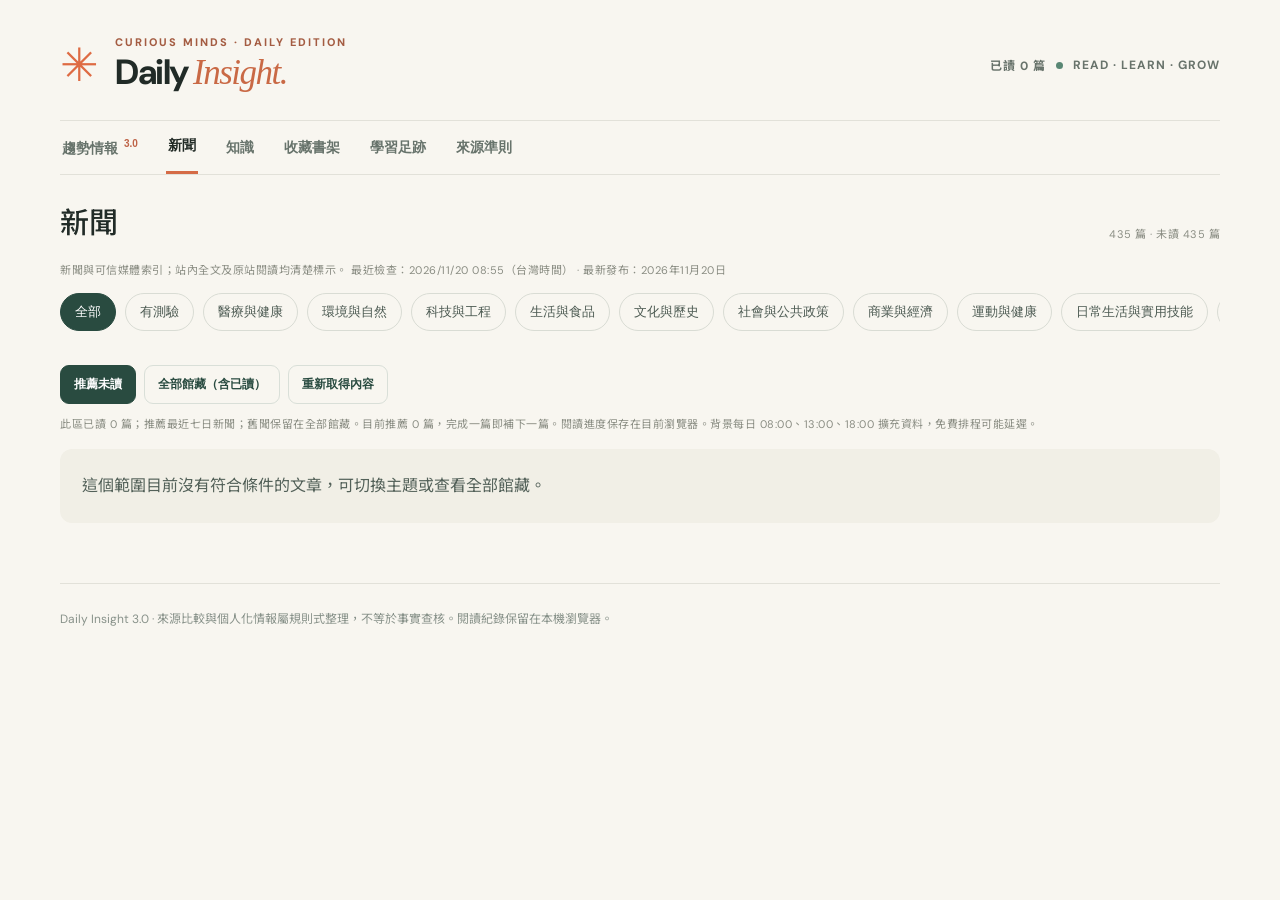
==== commit fd9e0766: "Implement Daily Insight 3.0 stage six for isolated acceptance" ====
--- a/index.html
+++ b/index.html
@@ -1 +1 @@
-<!doctype html><html lang="zh-Hant"><head><meta charset="utf-8"><meta name="viewport" content="width=device-width,initial-scale=1"><meta name="theme-color" content="#f8f5ee"><meta name="description" content="Daily Insight 每日新知與六大領域智慧趨勢情報中心"><link rel="apple-touch-icon" href="./icon-192.png"><link rel="manifest" href="./manifest.webmanifest"><link rel="icon" href="./icon.svg" type="image/svg+xml"><link rel="stylesheet" href="./style.css?v=trends3-stage5"><title>Daily Insight · 每日新知與趨勢情報</title></head><body><div class="shell"><header class="mast"><div class="brand"><span class="brandmark">✳</span><div><div class="eyebrow">CURIOUS MINDS · DAILY EDITION</div><h1>Daily <em>Insight.</em></h1></div></div><div class="header-right"><span id="streak">我的閱讀日誌</span><span class="live-dot"></span> READ · LEARN · GROW</div></header><div class="site-toolbar"><nav aria-label="主選單"><button class="tab" data-page="trends">趨勢情報 <span class="nav-new">3.0</span></button><button class="tab active" data-page="news">新聞</button><button class="tab" data-page="knowledge">知識</button><button class="tab" data-page="saved">收藏書架</button><button class="tab" data-page="stats">學習足跡</button><button class="tab" data-page="about">來源準則</button></nav><div id="explore-toolbar"></div></div><main id="main"><p>正在讀取文章資料…</p></main><footer>Daily Insight 3.0 · 事件整合與來源比較屬規則式整理，不等於事實查核。閱讀紀錄保留在本機瀏覽器。</footer></div><script src="./trends.js?v=trends3-stage5" defer></script><script src="./app.js?v=trends3-stage5" defer></script></body></html>
+<!doctype html><html lang="zh-Hant"><head><meta charset="utf-8"><meta name="viewport" content="width=device-width,initial-scale=1"><meta name="theme-color" content="#f8f5ee"><meta name="description" content="Daily Insight 每日新知與六大領域智慧趨勢情報中心"><link rel="apple-touch-icon" href="./icon-192.png"><link rel="manifest" href="./manifest.webmanifest"><link rel="icon" href="./icon.svg" type="image/svg+xml"><link rel="stylesheet" href="./style.css?v=trends3-stage6"><title>Daily Insight · 每日新知與趨勢情報</title></head><body><div class="shell"><header class="mast"><div class="brand"><span class="brandmark">✳</span><div><div class="eyebrow">CURIOUS MINDS · DAILY EDITION</div><h1>Daily <em>Insight.</em></h1></div></div><div class="header-right"><span id="streak">我的閱讀日誌</span><span class="live-dot"></span> READ · LEARN · GROW</div></header><div class="site-toolbar"><nav aria-label="主選單"><button class="tab" data-page="trends">趨勢情報 <span class="nav-new">3.0</span></button><button class="tab active" data-page="news">新聞</button><button class="tab" data-page="knowledge">知識</button><button class="tab" data-page="saved">收藏書架</button><button class="tab" data-page="stats">學習足跡</button><button class="tab" data-page="about">來源準則</button></nav><div id="explore-toolbar"></div></div><main id="main"><p>正在讀取文章資料…</p></main><footer>Daily Insight 3.0 · 來源比較與個人化情報屬規則式整理，不等於事實查核。閱讀紀錄保留在本機瀏覽器。</footer></div><script src="./personal-data.js?v=trends3-stage6" defer></script><script src="./trends.js?v=trends3-stage6" defer></script><script src="./app.js?v=trends3-stage6" defer></script></body></html>
--- a/style.css
+++ b/style.css
@@ -359,3 +359,41 @@
 .trend-compare-content strong{font-size:17px;line-height:1.7;color:#2a4b3e;overflow-wrap:anywhere}.trend-compare-content p{margin:0}.trend-compare-content a{margin-top:auto}
 .trend-compare-meta{font-size:13px;color:#65796b}.trend-compare-assessment{padding:14px 16px;background:#edf2e9;border-radius:10px;font-size:14px;line-height:1.8;color:#3d5d4b}
 @media(max-width:700px){.trend-compare-grid,.trend-claim-groups,.trend-quality-item{grid-template-columns:1fr}.trend-compare-content{min-height:0}.trend-quality-link{grid-column:auto}}
+
+/* Daily Insight 3.0 stage 6 — personal dashboard, watch terms, progress and backup. */
+.trend-personal-layout{max-width:800px}
+.trend-personal-row{display:flex;justify-content:space-between;align-items:center;gap:15px;padding:13px 0;border-bottom:1px solid #e3e8df;min-width:0}
+.trend-personal-row:last-of-type{border-bottom:0}
+.trend-personal-row label{font-size:15px;font-weight:700;line-height:1.6;display:flex;align-items:center;gap:8px}
+.trend-personal-row input{accent-color:#315d4b;width:18px;height:18px}
+.trend-personal-row strong{font-size:16px;color:#2b4939;overflow-wrap:anywhere}
+.trend-personal-row small{display:block;color:#637667;line-height:1.75;font-size:13px;margin-top:5px;overflow-wrap:anywhere}
+.trend-personal-actions{display:flex;gap:8px;align-items:center;flex-wrap:wrap;flex:none}
+.trend-personal-actions>button:not(.btn){background:#fffdf8;border:1px solid #ccd8cc;border-radius:8px;min-width:40px;min-height:40px;color:#305844;font-size:18px;cursor:pointer}
+.trend-personal-actions button:disabled{opacity:.4;cursor:default}
+.trend-personal-two,.trend-backup-grid{display:grid;grid-template-columns:repeat(2,minmax(0,1fr));gap:17px}
+.trend-personal-form{display:grid;grid-template-columns:1fr 1fr;gap:14px}
+.trend-personal-field{display:grid;gap:7px;font-weight:700;font-size:14px;color:#375b48;min-width:0}
+.trend-personal-field input,.trend-personal-field select{width:100%;min-width:0;min-height:44px;border:1px solid #c2d1c4;border-radius:9px;background:#fff;color:#253b30;padding:9px 12px;font:inherit;font-size:16px}
+.trend-personal-field input[type=file]{line-height:1.7;max-width:100%}
+.trend-personal-wide{grid-column:1/-1}
+.trend-personal-form fieldset{border:1px solid #e0e6dd;border-radius:11px;padding:14px;min-width:0}
+.trend-personal-form legend{font-weight:700;color:#365b47;font-size:14px;padding:0 4px}
+.trend-personal-form .trend-personal-actions{justify-content:flex-start}
+.trend-progress-panel .trend-section-title{margin-top:0}
+.trend-progress-panel .trend-section-title h4{margin:0}
+.trend-progress-panel .trend-personal-field{margin-bottom:20px;max-width:350px}
+.trend-progress-panel .trend-timeline strong{display:block;color:#315e4b;margin:3px 0}
+.trend-progress-panel .trend-source-link{display:block;margin-top:6px}
+.trend-backup-stats{display:grid;grid-template-columns:repeat(3,minmax(0,1fr));gap:9px;margin:18px 0}
+.trend-backup-stats>div{display:grid;gap:3px;background:#edf2e9;padding:13px;border-radius:10px}
+.trend-backup-stats strong{font-size:22px;color:#2d5d47}.trend-backup-stats span{font-size:13px;color:#677869}
+.trend-backup-preview{background:#fffdf8;border:1px solid #dbe4d9;border-radius:14px;padding:22px;margin:20px 0}
+.trend-backup-preview h4{font-size:20px;color:#284e3d;margin-top:0}
+.trend-backup-table{overflow:auto;margin:16px 0}
+.trend-backup-table>div{min-width:350px;display:grid;grid-template-columns:1.3fr repeat(3,minmax(55px,.7fr));gap:10px;border-bottom:1px solid #e3e8df;padding:11px 4px;font-size:14px}
+.trend-backup-table>div:first-child{background:#eff3ed;font-weight:700;border-radius:9px}
+.trend-personal-confirm{display:flex;align-items:center;gap:10px;font-size:14px;line-height:1.7;margin:18px 0}
+.trend-personal-confirm input{accent-color:#285644;width:18px;height:18px;flex:none}
+@media(max-width:850px){.trend-personal-two,.trend-backup-grid{grid-template-columns:1fr}}
+@media(max-width:600px){.trend-personal-row{align-items:flex-start;flex-wrap:wrap}.trend-personal-actions{width:100%;justify-content:flex-end}.trend-personal-form{grid-template-columns:1fr}.trend-personal-wide{grid-column:auto}.trend-backup-stats{grid-template-columns:repeat(2,minmax(0,1fr))}.trend-personal-form .trend-personal-actions{justify-content:flex-start}}
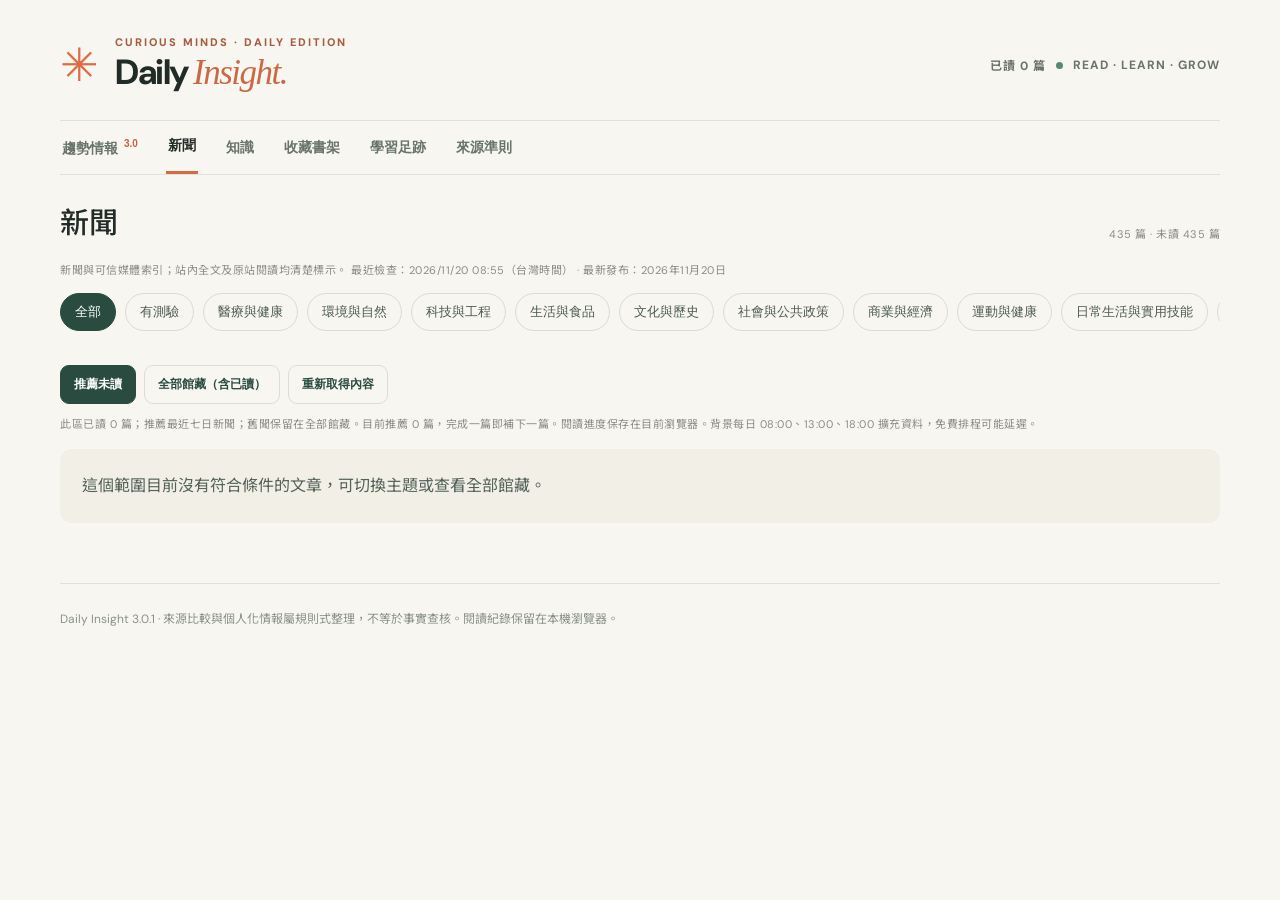
==== commit 330a0f56: "Expose backup and event progress in primary trends navigation" ====
--- a/index.html
+++ b/index.html
@@ -1 +1 @@
-<!doctype html><html lang="zh-Hant"><head><meta charset="utf-8"><meta name="viewport" content="width=device-width,initial-scale=1"><meta name="theme-color" content="#f8f5ee"><meta name="description" content="Daily Insight 每日新知與六大領域智慧趨勢情報中心"><link rel="apple-touch-icon" href="./icon-192.png"><link rel="manifest" href="./manifest.webmanifest"><link rel="icon" href="./icon.svg" type="image/svg+xml"><link rel="stylesheet" href="./style.css?v=trends3-stage6"><title>Daily Insight · 每日新知與趨勢情報</title></head><body><div class="shell"><header class="mast"><div class="brand"><span class="brandmark">✳</span><div><div class="eyebrow">CURIOUS MINDS · DAILY EDITION</div><h1>Daily <em>Insight.</em></h1></div></div><div class="header-right"><span id="streak">我的閱讀日誌</span><span class="live-dot"></span> READ · LEARN · GROW</div></header><div class="site-toolbar"><nav aria-label="主選單"><button class="tab" data-page="trends">趨勢情報 <span class="nav-new">3.0</span></button><button class="tab active" data-page="news">新聞</button><button class="tab" data-page="knowledge">知識</button><button class="tab" data-page="saved">收藏書架</button><button class="tab" data-page="stats">學習足跡</button><button class="tab" data-page="about">來源準則</button></nav><div id="explore-toolbar"></div></div><main id="main"><p>正在讀取文章資料…</p></main><footer>Daily Insight 3.0 · 來源比較與個人化情報屬規則式整理，不等於事實查核。閱讀紀錄保留在本機瀏覽器。</footer></div><script src="./personal-data.js?v=trends3-stage6" defer></script><script src="./trends.js?v=trends3-stage6" defer></script><script src="./app.js?v=trends3-stage6" defer></script></body></html>
+<!doctype html><html lang="zh-Hant"><head><meta charset="utf-8"><meta name="viewport" content="width=device-width,initial-scale=1"><meta name="theme-color" content="#f8f5ee"><meta name="description" content="Daily Insight 每日新知與六大領域智慧趨勢情報中心"><link rel="apple-touch-icon" href="./icon-192.png"><link rel="manifest" href="./manifest.webmanifest"><link rel="icon" href="./icon.svg" type="image/svg+xml"><link rel="stylesheet" href="./style.css?v=trends3-stage6-entries2"><title>Daily Insight · 每日新知與趨勢情報</title></head><body><div class="shell"><header class="mast"><div class="brand"><span class="brandmark">✳</span><div><div class="eyebrow">CURIOUS MINDS · DAILY EDITION</div><h1>Daily <em>Insight.</em></h1></div></div><div class="header-right"><span id="streak">我的閱讀日誌</span><span class="live-dot"></span> READ · LEARN · GROW</div></header><div class="site-toolbar"><nav aria-label="主選單"><button class="tab" data-page="trends">趨勢情報 <span class="nav-new">3.0</span></button><button class="tab active" data-page="news">新聞</button><button class="tab" data-page="knowledge">知識</button><button class="tab" data-page="saved">收藏書架</button><button class="tab" data-page="stats">學習足跡</button><button class="tab" data-page="about">來源準則</button></nav><div id="explore-toolbar"></div></div><main id="main"><p>正在讀取文章資料…</p></main><footer>Daily Insight 3.0.1 · 來源比較與個人化情報屬規則式整理，不等於事實查核。閱讀紀錄保留在本機瀏覽器。</footer></div><script src="./personal-data.js?v=trends3-stage6-entries2" defer></script><script src="./trends.js?v=trends3-stage6-entries2" defer></script><script src="./app.js?v=trends3-stage6-entries2" defer></script></body></html>
--- a/style.css
+++ b/style.css
@@ -397,3 +397,10 @@
 .trend-personal-confirm input{accent-color:#285644;width:18px;height:18px;flex:none}
 @media(max-width:850px){.trend-personal-two,.trend-backup-grid{grid-template-columns:1fr}}
 @media(max-width:600px){.trend-personal-row{align-items:flex-start;flex-wrap:wrap}.trend-personal-actions{width:100%;justify-content:flex-end}.trend-personal-form{grid-template-columns:1fr}.trend-personal-wide{grid-column:auto}.trend-backup-stats{grid-template-columns:repeat(2,minmax(0,1fr))}.trend-personal-form .trend-personal-actions{justify-content:flex-start}}
+
+/* Keep the two data and progress entry points visible on narrow screens. */
+.trend-progress-link{color:#285b4d;font-weight:700}
+@media(max-width:600px){
+ .trend-tabs{display:grid;grid-template-columns:repeat(3,minmax(0,1fr));overflow-x:visible}
+ .trend-tab{min-width:0;padding:10px 5px;text-align:center;white-space:normal}
+}
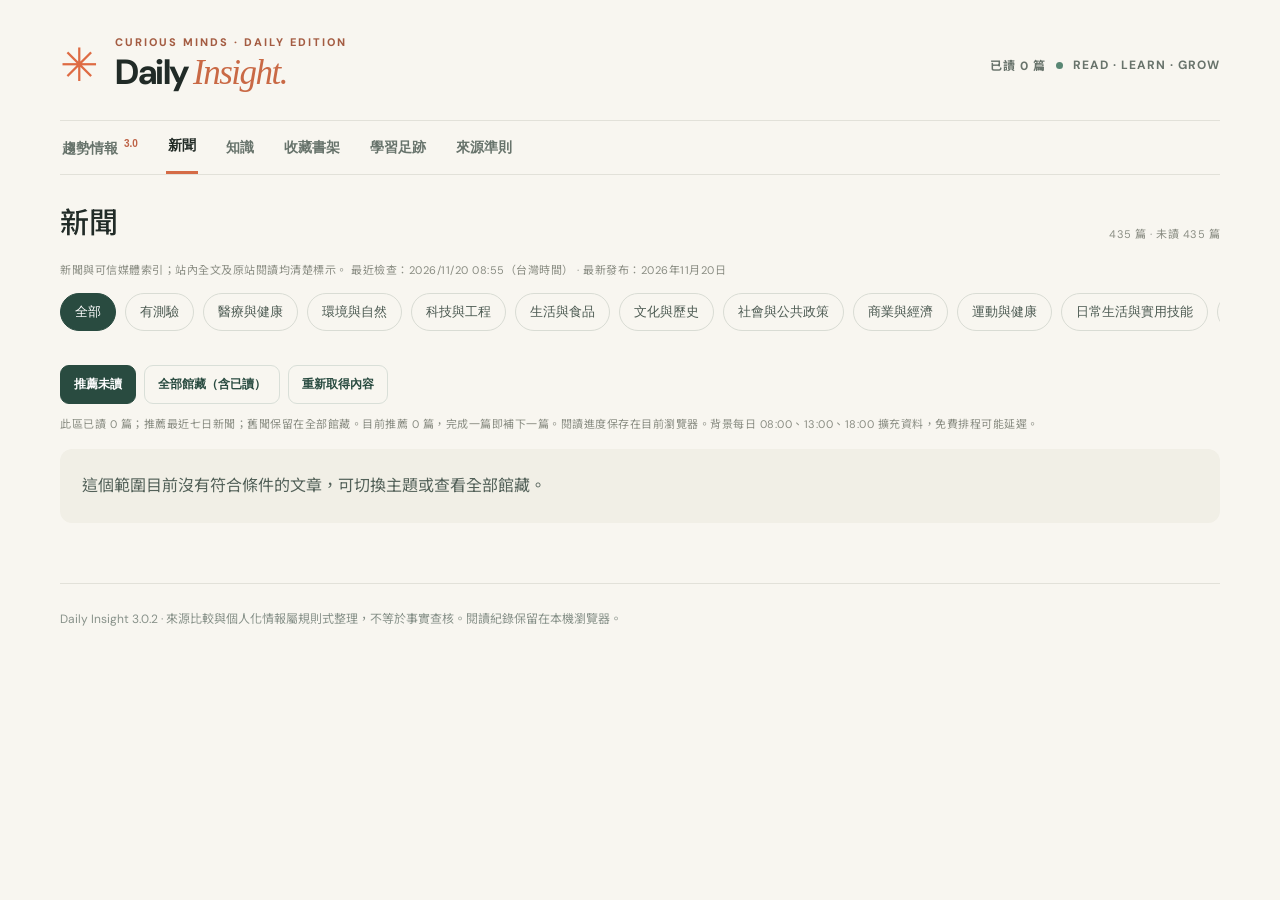
==== commit afac0bdc: "Prepare accepted stage seven release with refreshed asset versions" ====
--- a/index.html
+++ b/index.html
@@ -1 +1 @@
-<!doctype html><html lang="zh-Hant"><head><meta charset="utf-8"><meta name="viewport" content="width=device-width,initial-scale=1"><meta name="theme-color" content="#f8f5ee"><meta name="description" content="Daily Insight 每日新知與六大領域智慧趨勢情報中心"><link rel="apple-touch-icon" href="./icon-192.png"><link rel="manifest" href="./manifest.webmanifest"><link rel="icon" href="./icon.svg" type="image/svg+xml"><link rel="stylesheet" href="./style.css?v=trends3-stage6-entries2"><title>Daily Insight · 每日新知與趨勢情報</title></head><body><div class="shell"><header class="mast"><div class="brand"><span class="brandmark">✳</span><div><div class="eyebrow">CURIOUS MINDS · DAILY EDITION</div><h1>Daily <em>Insight.</em></h1></div></div><div class="header-right"><span id="streak">我的閱讀日誌</span><span class="live-dot"></span> READ · LEARN · GROW</div></header><div class="site-toolbar"><nav aria-label="主選單"><button class="tab" data-page="trends">趨勢情報 <span class="nav-new">3.0</span></button><button class="tab active" data-page="news">新聞</button><button class="tab" data-page="knowledge">知識</button><button class="tab" data-page="saved">收藏書架</button><button class="tab" data-page="stats">學習足跡</button><button class="tab" data-page="about">來源準則</button></nav><div id="explore-toolbar"></div></div><main id="main"><p>正在讀取文章資料…</p></main><footer>Daily Insight 3.0.1 · 來源比較與個人化情報屬規則式整理，不等於事實查核。閱讀紀錄保留在本機瀏覽器。</footer></div><script src="./personal-data.js?v=trends3-stage6-entries2" defer></script><script src="./trends.js?v=trends3-stage6-entries2" defer></script><script src="./app.js?v=trends3-stage6-entries2" defer></script></body></html>
+<!doctype html><html lang="zh-Hant"><head><meta charset="utf-8"><meta name="viewport" content="width=device-width,initial-scale=1"><meta name="theme-color" content="#f8f5ee"><meta name="description" content="Daily Insight 每日新知與六大領域智慧趨勢情報中心"><link rel="apple-touch-icon" href="./icon-192.png"><link rel="manifest" href="./manifest.webmanifest"><link rel="icon" href="./icon.svg" type="image/svg+xml"><link rel="stylesheet" href="./style.css?v=trends3-stage7-r1"><title>Daily Insight · 每日新知與趨勢情報</title></head><body><div class="shell"><header class="mast"><div class="brand"><span class="brandmark">✳</span><div><div class="eyebrow">CURIOUS MINDS · DAILY EDITION</div><h1>Daily <em>Insight.</em></h1></div></div><div class="header-right"><span id="streak">我的閱讀日誌</span><span class="live-dot"></span> READ · LEARN · GROW</div></header><div class="site-toolbar"><nav aria-label="主選單"><button class="tab" data-page="trends">趨勢情報 <span class="nav-new">3.0</span></button><button class="tab active" data-page="news">新聞</button><button class="tab" data-page="knowledge">知識</button><button class="tab" data-page="saved">收藏書架</button><button class="tab" data-page="stats">學習足跡</button><button class="tab" data-page="about">來源準則</button></nav><div id="explore-toolbar"></div></div><main id="main"><p>正在讀取文章資料…</p></main><footer>Daily Insight 3.0.2 · 來源比較與個人化情報屬規則式整理，不等於事實查核。閱讀紀錄保留在本機瀏覽器。</footer></div><script src="./personal-data.js?v=trends3-stage7-r1" defer></script><script src="./learning.js?v=trends3-stage7-r1" defer></script><script src="./trends.js?v=trends3-stage7-r1" defer></script><script src="./app.js?v=trends3-stage7-r1" defer></script></body></html>
--- a/style.css
+++ b/style.css
@@ -404,3 +404,53 @@
  .trend-tabs{display:grid;grid-template-columns:repeat(3,minmax(0,1fr));overflow-x:visible}
  .trend-tab{min-width:0;padding:10px 5px;text-align:center;white-space:normal}
 }
+
+.learning-section{margin-top:18px}.learning-digest{display:grid;grid-template-columns:repeat(2,minmax(0,1fr));gap:18px}
+.learning-digest .trend-detail-panel{margin:0}.learning-section h4{font-size:21px;line-height:1.55;margin:10px 0}
+.learning-section blockquote{margin:12px 0;padding-left:16px;border-left:3px solid #749a89;line-height:1.9}
+.learning-label,.learning-source{font-size:14px;color:#506d61}.learning-source{display:block;margin:12px 0}.learning-source a{color:#285b4d;text-underline-offset:3px}
+.learning-glossary{display:grid;grid-template-columns:repeat(2,minmax(0,1fr));gap:0 24px}.learning-glossary p{margin:0 0 8px}
+.learning-review{margin-top:18px}.learning-review details{padding:12px;background:#eef2ec;border-radius:8px}.learning-review summary{cursor:pointer;font-weight:600}
+.learning-actions{display:flex;gap:12px;flex-wrap:wrap;margin-top:16px}.learning-importance h5{font-size:16px;margin-bottom:8px}
+@media(max-width:700px){.learning-digest,.learning-glossary{grid-template-columns:1fr}.learning-actions .btn{flex:1}}
+
+/* Reading actions share a clear hierarchy and comfortable pointer targets. */
+.learning-home .btn{
+ display:inline-flex;align-items:center;justify-content:center;gap:8px;
+ min-height:44px;padding:11px 18px;border:1px solid #cbd7ce;border-radius:12px;
+ background:#f1f5ef;color:#294b40;
+ font-family:inherit;font-size:14px;font-weight:600;line-height:1.4;
+ transition:background .16s ease,border-color .16s ease,box-shadow .16s ease;
+}
+.learning-home .btn.primary{background:#294b40;border-color:#294b40;color:#fffdf8;box-shadow:0 2px 5px #294b4014}
+.learning-home .btn:hover{background:#e5ede5;border-color:#8fa894}
+.learning-home .btn.primary:hover{background:#1f3e34;border-color:#1f3e34;box-shadow:0 3px 8px #294b4024}
+.learning-home .btn:focus-visible,.learning-review summary:focus-visible{outline:3px solid #b47c44;outline-offset:3px}
+.learning-digest .trend-detail-panel{display:flex;flex-direction:column}
+.learning-card-actions{display:flex;align-items:center;justify-content:space-between;gap:16px;margin-top:auto;padding-top:18px;border-top:1px solid #e7e9df}
+.learning-card-actions .learning-source{margin:0;line-height:1.6;overflow-wrap:anywhere}
+.learning-card-actions .btn{flex-shrink:0;min-width:116px}
+.learning-actions{padding-top:18px;margin-top:20px;border-top:1px solid #e7e9df;gap:12px}
+.learning-actions .btn{min-width:150px}
+.learning-review details{padding:0;border:1px solid #e1e8df;background:#f1f5ef;border-radius:12px}
+.learning-review summary{display:flex;align-items:center;justify-content:space-between;gap:16px;padding:15px 18px;list-style:none;font-size:14px;color:#294b40;border-radius:12px}
+.learning-review summary::-webkit-details-marker{display:none}
+.learning-review summary::after{content:'+';font-size:22px;font-weight:400;line-height:1}
+.learning-review details[open] summary::after{content:'−'}
+.learning-review details>p{padding:0 18px;margin:8px 0 16px}
+@media(max-width:700px){
+ .learning-card-actions{align-items:stretch;flex-direction:column;gap:12px}
+ .learning-card-actions .btn{width:100%}
+ .learning-actions{display:grid;grid-template-columns:repeat(2,minmax(0,1fr))}
+ .learning-actions .btn{min-width:0;padding:11px 10px}
+}
+
+/* Give each glossary term a distinct header and a separate explanation body. */
+.learning-glossary{gap:20px;align-items:start}
+.learning-glossary>[data-learning-term]{padding:0;margin:0;background:#fffdf8;border:1px solid #dce4da;border-radius:14px;overflow:hidden}
+.learning-glossary>[data-learning-term]>dt{padding:16px 20px;margin:0;background:#e7efe7;border-bottom:1px solid #cbd9cd;color:#254f40;font-size:20px;font-weight:700;line-height:1.5}
+.learning-glossary>[data-learning-term]>dd{padding:18px 20px;margin:0;font-size:16px;line-height:1.85;color:#26352e}
+.learning-glossary .learning-term-definition{margin:0 0 18px}
+.learning-term-context{padding-top:13px;border-top:1px solid #e7e9df}
+.learning-term-context .trend-text-btn{font-size:14px;line-height:1.6;text-align:left}
+.learning-term-context .learning-source{margin:8px 0 0}
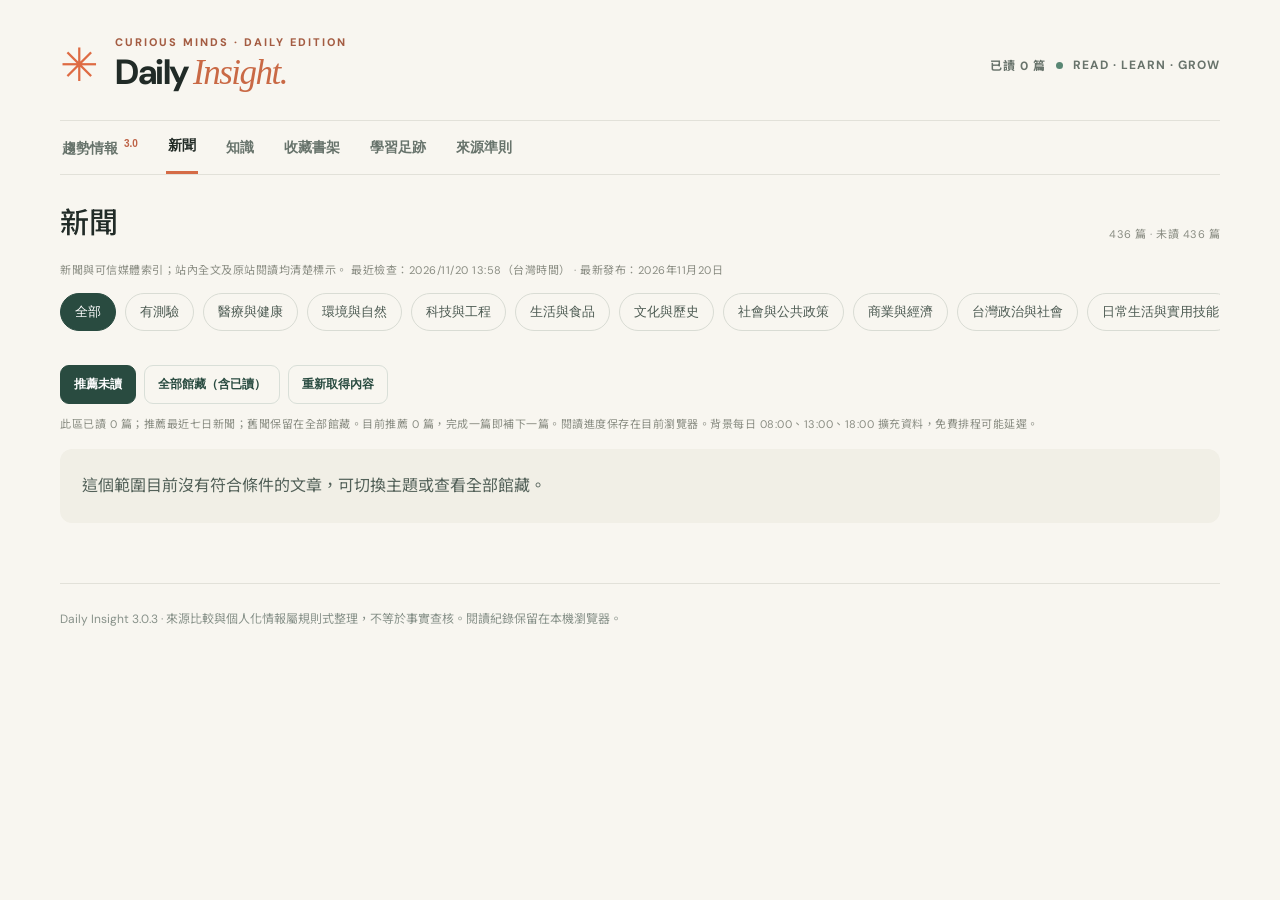
==== commit c76fd180: "Release Daily Insight 3.0.3 stage eight Publish accepted observed trend comparisons and initialize t" ====
--- a/index.html
+++ b/index.html
@@ -1 +1 @@
-<!doctype html><html lang="zh-Hant"><head><meta charset="utf-8"><meta name="viewport" content="width=device-width,initial-scale=1"><meta name="theme-color" content="#f8f5ee"><meta name="description" content="Daily Insight 每日新知與六大領域智慧趨勢情報中心"><link rel="apple-touch-icon" href="./icon-192.png"><link rel="manifest" href="./manifest.webmanifest"><link rel="icon" href="./icon.svg" type="image/svg+xml"><link rel="stylesheet" href="./style.css?v=trends3-stage7-r1"><title>Daily Insight · 每日新知與趨勢情報</title></head><body><div class="shell"><header class="mast"><div class="brand"><span class="brandmark">✳</span><div><div class="eyebrow">CURIOUS MINDS · DAILY EDITION</div><h1>Daily <em>Insight.</em></h1></div></div><div class="header-right"><span id="streak">我的閱讀日誌</span><span class="live-dot"></span> READ · LEARN · GROW</div></header><div class="site-toolbar"><nav aria-label="主選單"><button class="tab" data-page="trends">趨勢情報 <span class="nav-new">3.0</span></button><button class="tab active" data-page="news">新聞</button><button class="tab" data-page="knowledge">知識</button><button class="tab" data-page="saved">收藏書架</button><button class="tab" data-page="stats">學習足跡</button><button class="tab" data-page="about">來源準則</button></nav><div id="explore-toolbar"></div></div><main id="main"><p>正在讀取文章資料…</p></main><footer>Daily Insight 3.0.2 · 來源比較與個人化情報屬規則式整理，不等於事實查核。閱讀紀錄保留在本機瀏覽器。</footer></div><script src="./personal-data.js?v=trends3-stage7-r1" defer></script><script src="./learning.js?v=trends3-stage7-r1" defer></script><script src="./trends.js?v=trends3-stage7-r1" defer></script><script src="./app.js?v=trends3-stage7-r1" defer></script></body></html>
+<!doctype html><html lang="zh-Hant"><head><meta charset="utf-8"><meta name="viewport" content="width=device-width,initial-scale=1"><meta name="theme-color" content="#f8f5ee"><meta name="description" content="Daily Insight 每日新知與六大領域智慧趨勢情報中心"><link rel="apple-touch-icon" href="./icon-192.png"><link rel="manifest" href="./manifest.webmanifest"><link rel="icon" href="./icon.svg" type="image/svg+xml"><link rel="stylesheet" href="./style.css?v=trends3-stage8"><title>Daily Insight · 每日新知與趨勢情報</title></head><body><div class="shell"><header class="mast"><div class="brand"><span class="brandmark">✳</span><div><div class="eyebrow">CURIOUS MINDS · DAILY EDITION</div><h1>Daily <em>Insight.</em></h1></div></div><div class="header-right"><span id="streak">我的閱讀日誌</span><span class="live-dot"></span> READ · LEARN · GROW</div></header><div class="site-toolbar"><nav aria-label="主選單"><button class="tab" data-page="trends">趨勢情報 <span class="nav-new">3.0</span></button><button class="tab active" data-page="news">新聞</button><button class="tab" data-page="knowledge">知識</button><button class="tab" data-page="saved">收藏書架</button><button class="tab" data-page="stats">學習足跡</button><button class="tab" data-page="about">來源準則</button></nav><div id="explore-toolbar"></div></div><main id="main"><p>正在讀取文章資料…</p></main><footer>Daily Insight 3.0.3 · 來源比較與個人化情報屬規則式整理，不等於事實查核。閱讀紀錄保留在本機瀏覽器。</footer></div><script src="./personal-data.js?v=trends3-stage8" defer></script><script src="./trend-metrics.js?v=trends3-stage8" defer></script><script src="./learning.js?v=trends3-stage8" defer></script><script src="./trends.js?v=trends3-stage8" defer></script><script src="./app.js?v=trends3-stage8" defer></script></body></html>
--- a/style.css
+++ b/style.css
@@ -454,3 +454,17 @@
 .learning-term-context{padding-top:13px;border-top:1px solid #e7e9df}
 .learning-term-context .trend-text-btn{font-size:14px;line-height:1.6;text-align:left}
 .learning-term-context .learning-source{margin:8px 0 0}
+
+.heat-panel{margin:24px 0}.heat-panel h4{font-size:19px;margin-top:26px}.heat-panel .btn,.heat-compact .btn{font-size:14px;min-height:44px}
+.heat-periods{display:flex;gap:10px;margin:18px 0}.heat-summary{display:grid;grid-template-columns:1fr 1fr 1.4fr;gap:14px;margin:20px 0}
+.heat-summary>div{padding:20px;background:#fffdf8;border:1px solid #dce4da;border-radius:14px}.heat-summary span{display:block;font-size:14px;color:#607364}.heat-summary strong{display:block;font-size:22px;color:#294b40;line-height:1.5;margin-top:8px}
+.heat-method{padding:16px 18px;background:#edf2e9;border-radius:12px;font-size:14px;line-height:1.8;color:#455e50}
+.heat-chart{margin:20px 0;padding:22px;background:#fffdf8;border:1px solid #dce4da;border-radius:14px}.heat-chart figcaption{font-size:16px;font-weight:600;margin-bottom:20px}
+.heat-bars{height:130px;display:flex;align-items:end;gap:2px;border-bottom:1px solid #cdd8cc}.heat-bar-slot{height:100%;flex:1;min-width:1px;display:flex;align-items:end}.heat-bar-slot i{display:block;width:100%;background:#3b7861;border-radius:3px 3px 0 0}.heat-bar-slot.missing i{background:repeating-linear-gradient(135deg,#ebeee6,#ebeee6 3px,#d3dacd 3px,#d3dacd 5px)}
+.heat-axis{display:flex;justify-content:space-between;font-size:13px;color:#647162;margin:8px 0 18px}.heat-chart summary{cursor:pointer;color:#294b40;font-size:14px}.heat-daily{max-height:240px;overflow:auto;padding:0;list-style:none}.heat-daily li{display:flex;justify-content:space-between;padding:8px 0;border-bottom:1px solid #e8ebe2;font-size:14px}
+.heat-table-wrap{overflow:auto;border:1px solid #dce4da;border-radius:14px;background:#fffdf8}.heat-table{border-collapse:collapse;width:100%;min-width:570px;font-size:14px}.heat-table th,.heat-table td{text-align:left;padding:15px;border-bottom:1px solid #e4e9df;line-height:1.6}.heat-table thead{background:#e8efe7}.heat-table small{display:block;color:#657361;font-size:13px}
+.heat-state{display:inline-block;color:#526451;background:#edf1e9;border-radius:6px;padding:3px 8px;font-size:14px}.heat-state.warming{background:#f6e3c7;color:#85511e}
+.heat-events{display:grid;grid-template-columns:repeat(2,minmax(0,1fr));gap:14px}.heat-events article{padding:20px;background:#fffdf8;border:1px solid #dce4da;border-radius:14px;display:flex;flex-direction:column;justify-content:space-between;gap:14px}.heat-events h5{font-size:17px;line-height:1.7;margin:12px 0}.heat-events p{font-size:14px;color:#637360}
+.heat-compact{display:flex;align-items:center;justify-content:space-between;gap:18px;padding:18px 22px;margin:22px 0;background:#e9f0e6;border-radius:14px}.heat-compact h3{font-size:19px;margin:0}.heat-compact p{font-size:14px;margin:8px 0 0;color:#506a58}.heat-watch{list-style:none;padding:0}.heat-watch li{padding:12px 0;border-bottom:1px solid #dce4da}.heat-watch span{display:block;font-size:14px;color:#526451;margin-top:6px}
+@media(max-width:700px){.heat-summary,.heat-events{grid-template-columns:1fr}.heat-compact{align-items:stretch;flex-direction:column}.heat-summary strong{font-size:20px}.heat-chart{padding:16px}.heat-panel .trend-section-title span{font-size:14px}}
+@media(prefers-reduced-motion:reduce){*,*::before,*::after{scroll-behavior:auto!important;transition:none!important;animation:none!important}}
